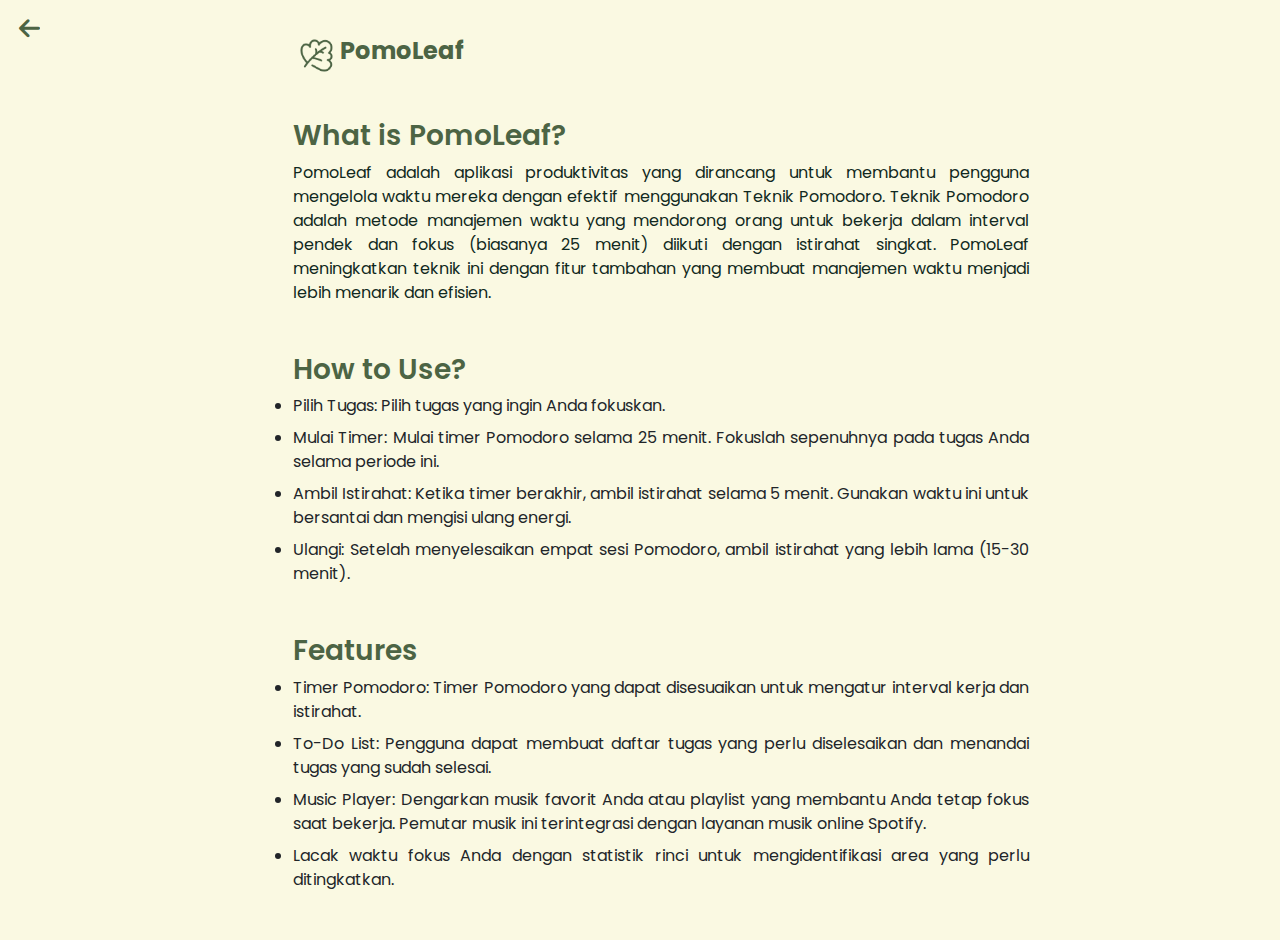
==== info.html @ 2d5cdf48 "pomodoro" ====
<!doctype html>
<html lang="en">
  <head>
    <!-- Required meta tags -->
    <meta charset="utf-8">
    <meta name="viewport" content="width=device-width, initial-scale=1">

    <!-- Bootstrap CSS -->
    <link href="https://cdn.jsdelivr.net/npm/bootstrap@5.3.3/dist/css/bootstrap.min.css" rel="stylesheet" integrity="sha384-QWTKZyjpPEjISv5WaRU9OFeRpok6YctnYmDr5pNlyT2bRjXh0JMhjY6hW+ALEwIH" rel="stylesheet" integrity="sha384-EVSTQN3/azprG1Anm3QDgpJLIm9Nao0Yz1ztcQTwFspd3yD65VohhpuuCOmLASjC" crossorigin="anonymous">

    <!-- Font Google-->
    <link rel="preconnect" href="https://fonts.googleapis.com">
    <link rel="preconnect" href="https://fonts.gstatic.com" crossorigin>
    <link href="https://fonts.googleapis.com/css2?family=Poppins:wght@400;600;700&display=swap" rel="stylesheet">

    <!-- My Style -->
    <link rel="stylesheet" href="css/info.css">

    <!-- Font Awesome -->
    <link rel="stylesheet" href="https://cdnjs.cloudflare.com/ajax/libs/font-awesome/6.7.2/css/all.min.css">

    <!-- Logo Title Bar-->
    <link rel="icon" href="assets/img/logo.png"
    type="image/x-icon" class="logo">

    <title>PomoLeaf</title>

  </head>
  <body class="d-flex">
    <a href="index.html"><button class="back"> 
        <i class="fa-solid fa-arrow-left"></i>
        </button>
    </a>
    <div class="container">
        <div class="row justify-content-center">
            <div class="col-8 align-self-center text">
                <div class="d-flex flex-row align-items-center header">
                    <img src="assets/img/logo.png" alt="">
                    <h4>PomoLeaf</h4>
                </div>
                <div class="content">
                    <h3>What is PomoLeaf?</h3>
                        <p>PomoLeaf adalah aplikasi produktivitas yang dirancang untuk membantu pengguna mengelola waktu mereka dengan efektif menggunakan Teknik Pomodoro. Teknik Pomodoro adalah metode manajemen waktu yang mendorong orang untuk bekerja dalam interval pendek dan fokus (biasanya 25 menit) diikuti dengan istirahat singkat. PomoLeaf meningkatkan teknik ini dengan fitur tambahan yang membuat manajemen waktu menjadi lebih menarik dan efisien.</p>
                    </div>
                <div class="content">
                    <h3>How to Use?</h3>
                        <li>Pilih Tugas: Pilih tugas yang ingin Anda fokuskan.</li>
                        <li>Mulai Timer: Mulai timer Pomodoro selama 25 menit. Fokuslah sepenuhnya pada tugas Anda selama periode ini.</li>
                        <li>Ambil Istirahat: Ketika timer berakhir, ambil istirahat selama 5 menit. Gunakan waktu ini untuk bersantai dan mengisi ulang energi.</li>
                        <li>Ulangi: Setelah menyelesaikan empat sesi Pomodoro, ambil istirahat yang lebih lama (15-30 menit).</li>  
                </div>
                <div class="content">
                    <h3>Features</h3>
                        <li>Timer Pomodoro: Timer Pomodoro yang dapat disesuaikan untuk mengatur interval kerja dan istirahat.</li>
                        <li>To-Do List: Pengguna dapat membuat daftar tugas yang perlu diselesaikan dan menandai tugas yang sudah selesai.</li>
                        <li>Music Player: Dengarkan musik favorit Anda atau playlist yang membantu Anda tetap fokus saat bekerja. Pemutar musik ini terintegrasi dengan layanan musik online Spotify.</li>
                        <li>Lacak waktu fokus Anda dengan statistik rinci untuk mengidentifikasi area yang perlu ditingkatkan. </li>
                </div>
            </div>
        </div>
    </div>

    <!-- Optional JavaScript; choose one of the two! -->

    <!-- Option 1: Bootstrap Bundle with Popper -->
    <script src="https://cdn.jsdelivr.net/npm/bootstrap@5.3.3/dist/js/bootstrap.bundle.min.js" integrity="sha384-YvpcrYf0tY3lHB60NNkmXc5s9fDVZLESaAA55NDzOxhy9GkcIdslK1eN7N6jIeHz" crossorigin="anonymous"></script>

    <!-- Option 2: Separate Popper and Bootstrap JS -->
    <!--
    <script src="https://cdn.jsdelivr.net/npm/@popperjs/core@2.9.2/dist/umd/popper.min.js" integrity="sha384-IQsoLXl5PILFhosVNubq5LC7Qb9DXgDA9i+tQ8Zj3iwWAwPtgFTxbJ8NT4GN1R8p" crossorigin="anonymous"></script>
    <script src="https://cdn.jsdelivr.net/npm/bootstrap@5.0.2/dist/js/bootstrap.min.js" integrity="sha384-cVKIPhGWiC2Al4u+LWgxfKTRIcfu0JTxR+EQDz/bgldoEyl4H0zUF0QKbrJ0EcQF" crossorigin="anonymous"></script>
    -->
  </body>
</html>
---- css/info.css ----
:root {
    --hijau1-color : #4C6444;
    --hijau2-color : #77996C;
    --hijau3-color : #102820;
    --coklat-color : #B3865F;
    --cream-color : #FAF9E2;
    --cream2-color : #F8F6D4;
}

body {
    font-family: "Poppins", sans-serif;
    background: var(--cream-color);
}

.back {
    background-color: transparent;
    border: none;
    color: var(--hijau1-color);
    margin-top: 1rem;
    margin-left: 1rem;
    scale: 1.5;
}

.text {
    padding-top: 2rem;
    text-align: justify;
}

.header {
    margin-bottom: 2.5rem;
}

h4 {
    font-weight: 700;
    color: var(--hijau1-color);
}

img {
    scale: 0.68;
}

.content {
    margin-bottom: 3rem;
}

h3 {
    color: var(--hijau1-color);
    font-weight: 600;
}

p {
    color: var(--hijau3-color);
}

li {
    margin-bottom: 0.5rem;
}
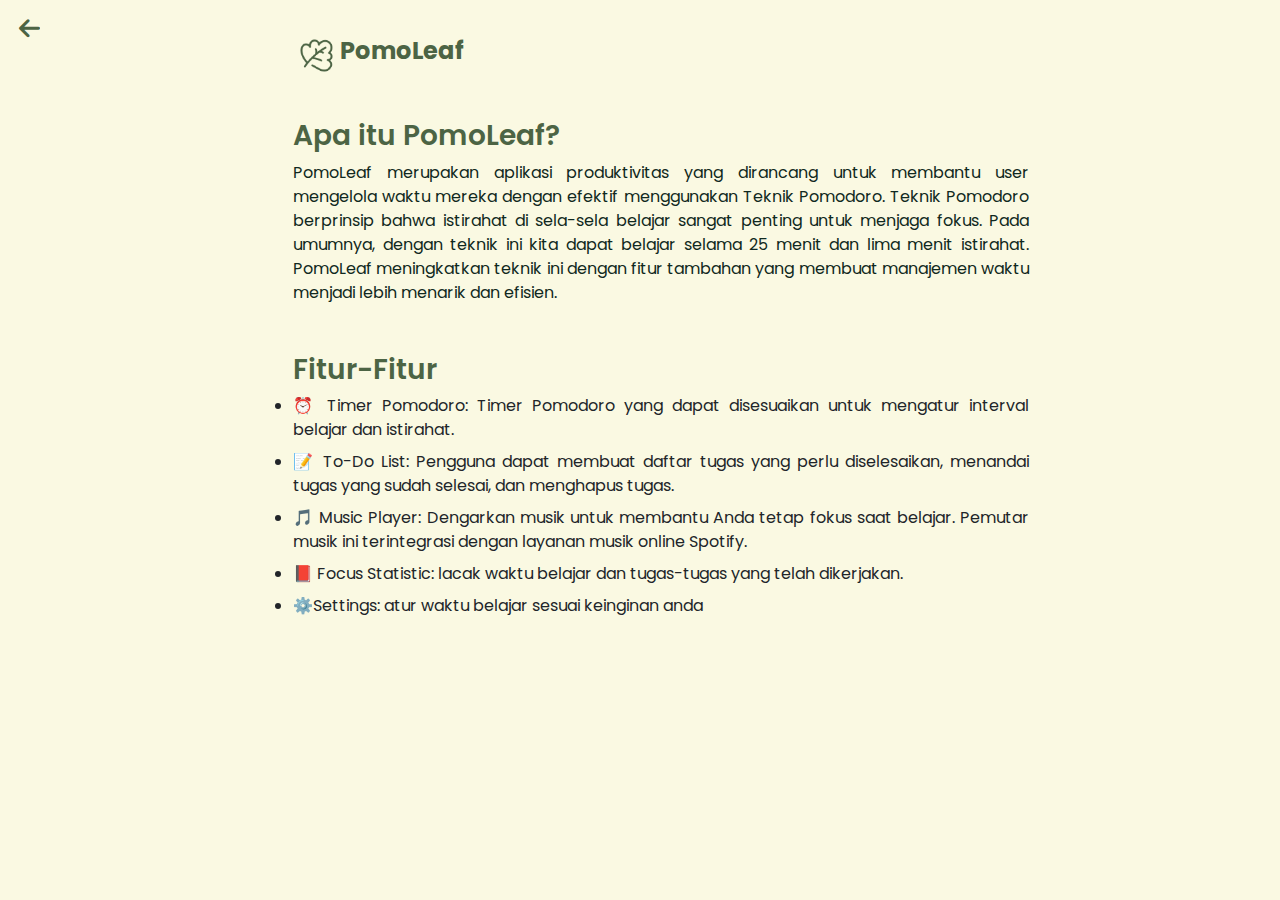
==== commit afbd524a: "Add files via upload" ====
--- a/info.html
+++ b/info.html
@@ -1,74 +1,69 @@
-<!doctype html>
-<html lang="en">
-  <head>
-    <!-- Required meta tags -->
-    <meta charset="utf-8">
-    <meta name="viewport" content="width=device-width, initial-scale=1">
-
-    <!-- Bootstrap CSS -->
-    <link href="https://cdn.jsdelivr.net/npm/bootstrap@5.3.3/dist/css/bootstrap.min.css" rel="stylesheet" integrity="sha384-QWTKZyjpPEjISv5WaRU9OFeRpok6YctnYmDr5pNlyT2bRjXh0JMhjY6hW+ALEwIH" rel="stylesheet" integrity="sha384-EVSTQN3/azprG1Anm3QDgpJLIm9Nao0Yz1ztcQTwFspd3yD65VohhpuuCOmLASjC" crossorigin="anonymous">
-
-    <!-- Font Google-->
-    <link rel="preconnect" href="https://fonts.googleapis.com">
-    <link rel="preconnect" href="https://fonts.gstatic.com" crossorigin>
-    <link href="https://fonts.googleapis.com/css2?family=Poppins:wght@400;600;700&display=swap" rel="stylesheet">
-
-    <!-- My Style -->
-    <link rel="stylesheet" href="css/info.css">
-
-    <!-- Font Awesome -->
-    <link rel="stylesheet" href="https://cdnjs.cloudflare.com/ajax/libs/font-awesome/6.7.2/css/all.min.css">
-
-    <!-- Logo Title Bar-->
-    <link rel="icon" href="assets/img/logo.png"
-    type="image/x-icon" class="logo">
-
-    <title>PomoLeaf</title>
-
-  </head>
-  <body class="d-flex">
-    <a href="index.html"><button class="back"> 
-        <i class="fa-solid fa-arrow-left"></i>
-        </button>
-    </a>
-    <div class="container">
-        <div class="row justify-content-center">
-            <div class="col-8 align-self-center text">
-                <div class="d-flex flex-row align-items-center header">
-                    <img src="assets/img/logo.png" alt="">
-                    <h4>PomoLeaf</h4>
-                </div>
-                <div class="content">
-                    <h3>What is PomoLeaf?</h3>
-                        <p>PomoLeaf adalah aplikasi produktivitas yang dirancang untuk membantu pengguna mengelola waktu mereka dengan efektif menggunakan Teknik Pomodoro. Teknik Pomodoro adalah metode manajemen waktu yang mendorong orang untuk bekerja dalam interval pendek dan fokus (biasanya 25 menit) diikuti dengan istirahat singkat. PomoLeaf meningkatkan teknik ini dengan fitur tambahan yang membuat manajemen waktu menjadi lebih menarik dan efisien.</p>
-                    </div>
-                <div class="content">
-                    <h3>How to Use?</h3>
-                        <li>Pilih Tugas: Pilih tugas yang ingin Anda fokuskan.</li>
-                        <li>Mulai Timer: Mulai timer Pomodoro selama 25 menit. Fokuslah sepenuhnya pada tugas Anda selama periode ini.</li>
-                        <li>Ambil Istirahat: Ketika timer berakhir, ambil istirahat selama 5 menit. Gunakan waktu ini untuk bersantai dan mengisi ulang energi.</li>
-                        <li>Ulangi: Setelah menyelesaikan empat sesi Pomodoro, ambil istirahat yang lebih lama (15-30 menit).</li>  
-                </div>
-                <div class="content">
-                    <h3>Features</h3>
-                        <li>Timer Pomodoro: Timer Pomodoro yang dapat disesuaikan untuk mengatur interval kerja dan istirahat.</li>
-                        <li>To-Do List: Pengguna dapat membuat daftar tugas yang perlu diselesaikan dan menandai tugas yang sudah selesai.</li>
-                        <li>Music Player: Dengarkan musik favorit Anda atau playlist yang membantu Anda tetap fokus saat bekerja. Pemutar musik ini terintegrasi dengan layanan musik online Spotify.</li>
-                        <li>Lacak waktu fokus Anda dengan statistik rinci untuk mengidentifikasi area yang perlu ditingkatkan. </li>
-                </div>
-            </div>
-        </div>
-    </div>
-
-    <!-- Optional JavaScript; choose one of the two! -->
-
-    <!-- Option 1: Bootstrap Bundle with Popper -->
-    <script src="https://cdn.jsdelivr.net/npm/bootstrap@5.3.3/dist/js/bootstrap.bundle.min.js" integrity="sha384-YvpcrYf0tY3lHB60NNkmXc5s9fDVZLESaAA55NDzOxhy9GkcIdslK1eN7N6jIeHz" crossorigin="anonymous"></script>
-
-    <!-- Option 2: Separate Popper and Bootstrap JS -->
-    <!--
-    <script src="https://cdn.jsdelivr.net/npm/@popperjs/core@2.9.2/dist/umd/popper.min.js" integrity="sha384-IQsoLXl5PILFhosVNubq5LC7Qb9DXgDA9i+tQ8Zj3iwWAwPtgFTxbJ8NT4GN1R8p" crossorigin="anonymous"></script>
-    <script src="https://cdn.jsdelivr.net/npm/bootstrap@5.0.2/dist/js/bootstrap.min.js" integrity="sha384-cVKIPhGWiC2Al4u+LWgxfKTRIcfu0JTxR+EQDz/bgldoEyl4H0zUF0QKbrJ0EcQF" crossorigin="anonymous"></script>
-    -->
-  </body>
+<!doctype html>
+<html lang="en">
+  <head>
+    <!-- Required meta tags -->
+    <meta charset="utf-8">
+    <meta name="viewport" content="width=device-width, initial-scale=1">
+
+    <!-- Bootstrap CSS -->
+    <link href="https://cdn.jsdelivr.net/npm/bootstrap@5.3.3/dist/css/bootstrap.min.css" rel="stylesheet" integrity="sha384-QWTKZyjpPEjISv5WaRU9OFeRpok6YctnYmDr5pNlyT2bRjXh0JMhjY6hW+ALEwIH" rel="stylesheet" integrity="sha384-EVSTQN3/azprG1Anm3QDgpJLIm9Nao0Yz1ztcQTwFspd3yD65VohhpuuCOmLASjC" crossorigin="anonymous">
+
+    <!-- Font Google-->
+    <link rel="preconnect" href="https://fonts.googleapis.com">
+    <link rel="preconnect" href="https://fonts.gstatic.com" crossorigin>
+    <link href="https://fonts.googleapis.com/css2?family=Poppins:wght@400;600;700&display=swap" rel="stylesheet">
+
+    <!-- My Style -->
+    <link rel="stylesheet" href="css/info.css">
+
+    <!-- Font Awesome -->
+    <link rel="stylesheet" href="https://cdnjs.cloudflare.com/ajax/libs/font-awesome/6.7.2/css/all.min.css">
+
+    <!-- Logo Title Bar-->
+    <link rel="icon" href="assets/img/logo.png"
+    type="image/x-icon" class="logo">
+
+    <title>PomoLeaf</title>
+
+  </head>
+  <body class="d-flex">
+    <a href="index.html"><button class="back"> 
+        <i class="fa-solid fa-arrow-left"></i>
+        </button>
+    </a>
+    <div class="container">
+        <div class="row justify-content-center">
+            <div class="col-8 align-self-center text">
+                <div class="d-flex flex-row align-items-center header">
+                    <img src="assets/img/logo.png" alt="">
+                    <h4>PomoLeaf</h4>
+                </div>
+                <div class="content">
+                    <h3>Apa itu PomoLeaf?</h3>
+                        <p>PomoLeaf merupakan aplikasi produktivitas yang dirancang untuk membantu user mengelola waktu mereka dengan efektif menggunakan Teknik Pomodoro. Teknik Pomodoro berprinsip bahwa istirahat di sela-sela belajar sangat penting untuk menjaga fokus. Pada umumnya, dengan teknik ini kita dapat belajar selama 25 menit dan lima menit istirahat. PomoLeaf meningkatkan teknik ini dengan fitur tambahan yang membuat manajemen waktu menjadi lebih menarik dan efisien.</p>
+                </div>
+
+                <div class="content">
+                    <h3>Fitur-Fitur</h3>
+                        <li>⏰ Timer Pomodoro: Timer Pomodoro yang dapat disesuaikan untuk mengatur interval belajar dan istirahat.</li>
+                        <li>📝 To-Do List: Pengguna dapat membuat daftar tugas yang perlu diselesaikan, menandai tugas yang sudah selesai, dan menghapus tugas.</li>
+                        <li>🎵 Music Player: Dengarkan musik untuk membantu Anda tetap fokus saat belajar. Pemutar musik ini terintegrasi dengan layanan musik online Spotify.</li>
+                        <li>📕 Focus Statistic: lacak waktu belajar dan tugas-tugas yang telah dikerjakan.</li>
+                        <li>⚙️Settings: atur waktu belajar sesuai keinginan anda</li>
+                </div>
+            </div>
+        </div>
+    </div>
+
+    <!-- Optional JavaScript; choose one of the two! -->
+
+    <!-- Option 1: Bootstrap Bundle with Popper -->
+    <script src="https://cdn.jsdelivr.net/npm/bootstrap@5.3.3/dist/js/bootstrap.bundle.min.js" integrity="sha384-YvpcrYf0tY3lHB60NNkmXc5s9fDVZLESaAA55NDzOxhy9GkcIdslK1eN7N6jIeHz" crossorigin="anonymous"></script>
+
+    <!-- Option 2: Separate Popper and Bootstrap JS -->
+    <!--
+    <script src="https://cdn.jsdelivr.net/npm/@popperjs/core@2.9.2/dist/umd/popper.min.js" integrity="sha384-IQsoLXl5PILFhosVNubq5LC7Qb9DXgDA9i+tQ8Zj3iwWAwPtgFTxbJ8NT4GN1R8p" crossorigin="anonymous"></script>
+    <script src="https://cdn.jsdelivr.net/npm/bootstrap@5.0.2/dist/js/bootstrap.min.js" integrity="sha384-cVKIPhGWiC2Al4u+LWgxfKTRIcfu0JTxR+EQDz/bgldoEyl4H0zUF0QKbrJ0EcQF" crossorigin="anonymous"></script>
+    -->
+  </body>
 </html>